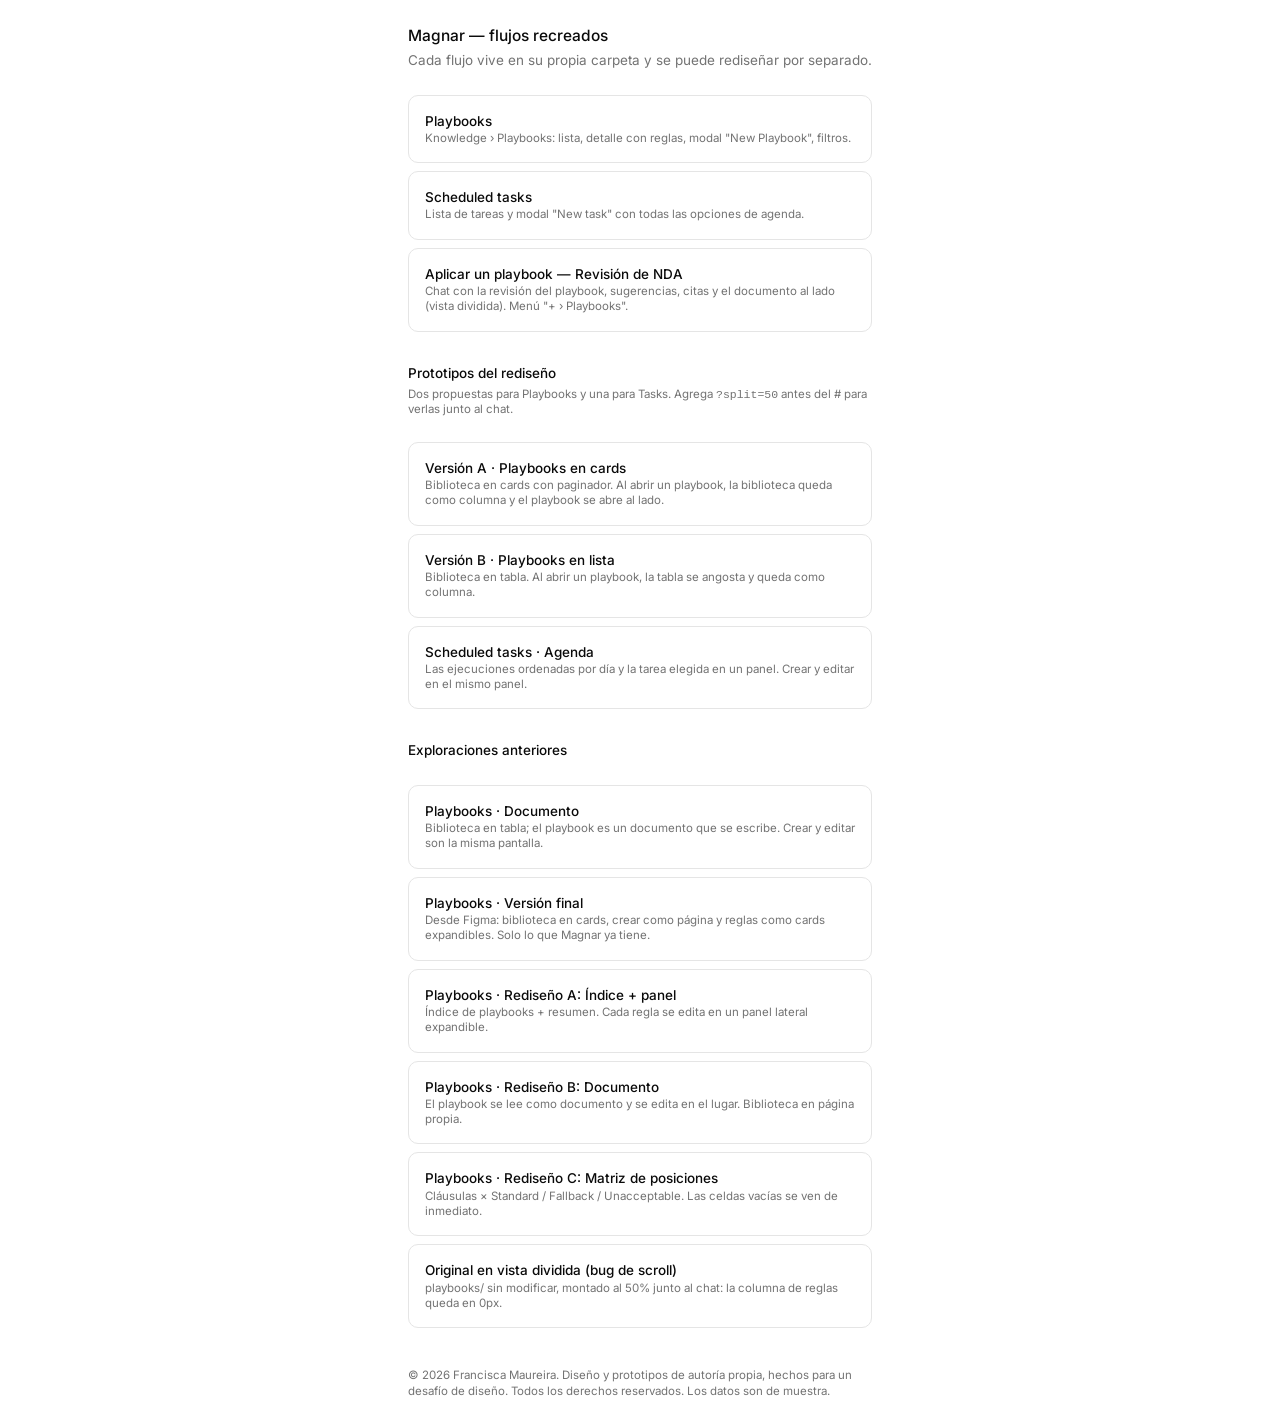
==== index.html @ f8f042bc "Rediseño visual de Magnar: Playbooks A (cards) y B (lista), Tasks en agenda Copia del estado de magn" ====
<!doctype html>
<html lang="en" class="notranslate bg-background light">
<head>
  <meta charset="utf-8" />
  <meta name="viewport" content="width=device-width, initial-scale=1" />
  <title>Magnar flows</title>
  <link rel="stylesheet" href="https://fonts.googleapis.com/css2?family=Inter:ital,opsz,wght@0,14..32,100..900;1,14..32,100..900&display=swap" />
  <link rel="stylesheet" href="styles/magnar.css" />
</head>
<body class="min-h-svh bg-background font-sans antialiased">
  <main class="mx-auto flex min-h-svh max-w-lg flex-col justify-center gap-6 p-6">
    <div class="space-y-1">
      <h1 class="text-base font-medium">Magnar — flujos recreados</h1>
      <p class="text-sm text-muted-foreground">Cada flujo vive en su propia carpeta y se puede rediseñar por separado.</p>
    </div>
    <div class="grid gap-2">
      <a href="playbooks/" class="rounded-lg border p-4 transition-colors hover:bg-muted/60">
        <div class="text-sm font-medium">Playbooks</div>
        <div class="text-xs text-muted-foreground">Knowledge › Playbooks: lista, detalle con reglas, modal "New Playbook", filtros.</div>
      </a>
      <a href="tasks/" class="rounded-lg border p-4 transition-colors hover:bg-muted/60">
        <div class="text-sm font-medium">Scheduled tasks</div>
        <div class="text-xs text-muted-foreground">Lista de tareas y modal "New task" con todas las opciones de agenda.</div>
      </a>
      <a href="revision-nda/" class="rounded-lg border p-4 transition-colors hover:bg-muted/60">
        <div class="text-sm font-medium">Aplicar un playbook — Revisión de NDA</div>
        <div class="text-xs text-muted-foreground">Chat con la revisión del playbook, sugerencias, citas y el documento al lado (vista dividida). Menú "+ › Playbooks".</div>
      </a>
    </div>
    <div class="space-y-1 pt-2">
      <h2 class="text-sm font-medium">Prototipos del rediseño</h2>
      <p class="text-xs text-muted-foreground">Dos propuestas para Playbooks y una para Tasks. Agrega <code>?split=50</code> antes del # para verlas junto al chat.</p>
    </div>
    <div class="grid gap-2">
      <a href="playbooks-refinada/" class="rounded-lg border p-4 transition-colors hover:bg-muted/60">
        <div class="text-sm font-medium">Versión A · Playbooks en cards</div>
        <div class="text-xs text-muted-foreground">Biblioteca en cards con paginador. Al abrir un playbook, la biblioteca queda como columna y el playbook se abre al lado.</div>
      </a>
      <a href="playbooks-lista/" class="rounded-lg border p-4 transition-colors hover:bg-muted/60">
        <div class="text-sm font-medium">Versión B · Playbooks en lista</div>
        <div class="text-xs text-muted-foreground">Biblioteca en tabla. Al abrir un playbook, la tabla se angosta y queda como columna.</div>
      </a>
      <a href="tasks-refinada/" class="rounded-lg border p-4 transition-colors hover:bg-muted/60">
        <div class="text-sm font-medium">Scheduled tasks · Agenda</div>
        <div class="text-xs text-muted-foreground">Las ejecuciones ordenadas por día y la tarea elegida en un panel. Crear y editar en el mismo panel.</div>
      </a>
    </div>
    <div class="space-y-1 pt-2">
      <h2 class="text-sm font-medium">Exploraciones anteriores</h2>
    </div>
    <div class="grid gap-2">
      <a href="playbooks-documento/" class="rounded-lg border p-4 transition-colors hover:bg-muted/60">
        <div class="text-sm font-medium">Playbooks · Documento</div>
        <div class="text-xs text-muted-foreground">Biblioteca en tabla; el playbook es un documento que se escribe. Crear y editar son la misma pantalla.</div>
      </a>
      <a href="playbooks-final/" class="rounded-lg border p-4 transition-colors hover:bg-muted/60">
        <div class="text-sm font-medium">Playbooks · Versión final</div>
        <div class="text-xs text-muted-foreground">Desde Figma: biblioteca en cards, crear como página y reglas como cards expandibles. Solo lo que Magnar ya tiene.</div>
      </a>
      <a href="playbooks-a/" class="rounded-lg border p-4 transition-colors hover:bg-muted/60">
        <div class="text-sm font-medium">Playbooks · Rediseño A: Índice + panel</div>
        <div class="text-xs text-muted-foreground">Índice de playbooks + resumen. Cada regla se edita en un panel lateral expandible.</div>
      </a>
      <a href="playbooks-b/" class="rounded-lg border p-4 transition-colors hover:bg-muted/60">
        <div class="text-sm font-medium">Playbooks · Rediseño B: Documento</div>
        <div class="text-xs text-muted-foreground">El playbook se lee como documento y se edita en el lugar. Biblioteca en página propia.</div>
      </a>
      <a href="playbooks-c/" class="rounded-lg border p-4 transition-colors hover:bg-muted/60">
        <div class="text-sm font-medium">Playbooks · Rediseño C: Matriz de posiciones</div>
        <div class="text-xs text-muted-foreground">Cláusulas × Standard / Fallback / Unacceptable. Las celdas vacías se ven de inmediato.</div>
      </a>
      <a href="playbooks-before/?split=50#/pbk-01a1b29e-78ab" class="rounded-lg border p-4 transition-colors hover:bg-muted/60">
        <div class="text-sm font-medium">Original en vista dividida (bug de scroll)</div>
        <div class="text-xs text-muted-foreground">playbooks/ sin modificar, montado al 50% junto al chat: la columna de reglas queda en 0px.</div>
      </a>
    </div>
    <p class="pt-4 text-xs text-muted-foreground">© 2026 Francisca Maureira. Diseño y prototipos de autoría propia, hechos para un desafío de diseño. Todos los derechos reservados. Los datos son de muestra.</p>
  </main>
</body>
</html>
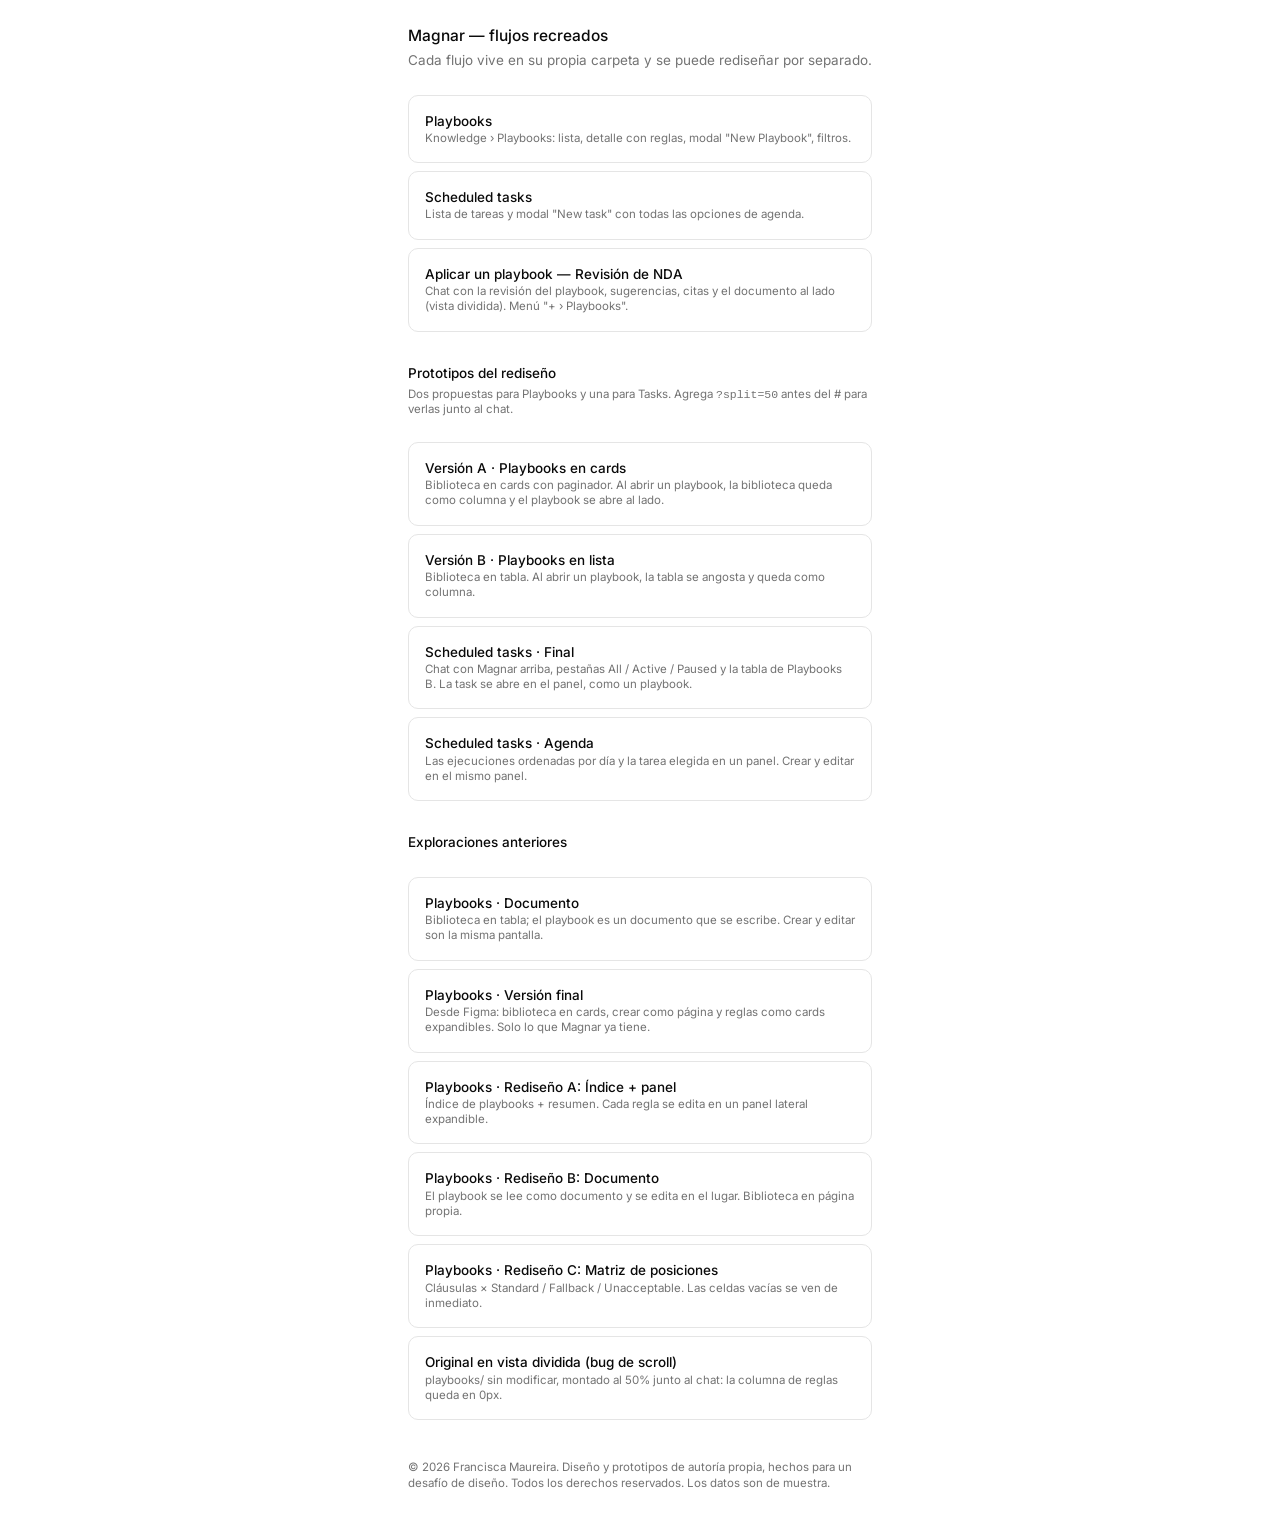
==== commit 5a84e3b1: "Tasks final: chat con Magnar, pestañas, tabla y panel como Playbooks - Chat arriba: Magnar pregunta " ====
--- a/index.html
+++ b/index.html
@@ -40,6 +40,10 @@
         <div class="text-sm font-medium">Versión B · Playbooks en lista</div>
         <div class="text-xs text-muted-foreground">Biblioteca en tabla. Al abrir un playbook, la tabla se angosta y queda como columna.</div>
       </a>
+      <a href="tasks-final/" class="rounded-lg border p-4 transition-colors hover:bg-muted/60">
+        <div class="text-sm font-medium">Scheduled tasks · Final</div>
+        <div class="text-xs text-muted-foreground">Chat con Magnar arriba, pestañas All / Active / Paused y la tabla de Playbooks B. La task se abre en el panel, como un playbook.</div>
+      </a>
       <a href="tasks-refinada/" class="rounded-lg border p-4 transition-colors hover:bg-muted/60">
         <div class="text-sm font-medium">Scheduled tasks · Agenda</div>
         <div class="text-xs text-muted-foreground">Las ejecuciones ordenadas por día y la tarea elegida en un panel. Crear y editar en el mismo panel.</div>
